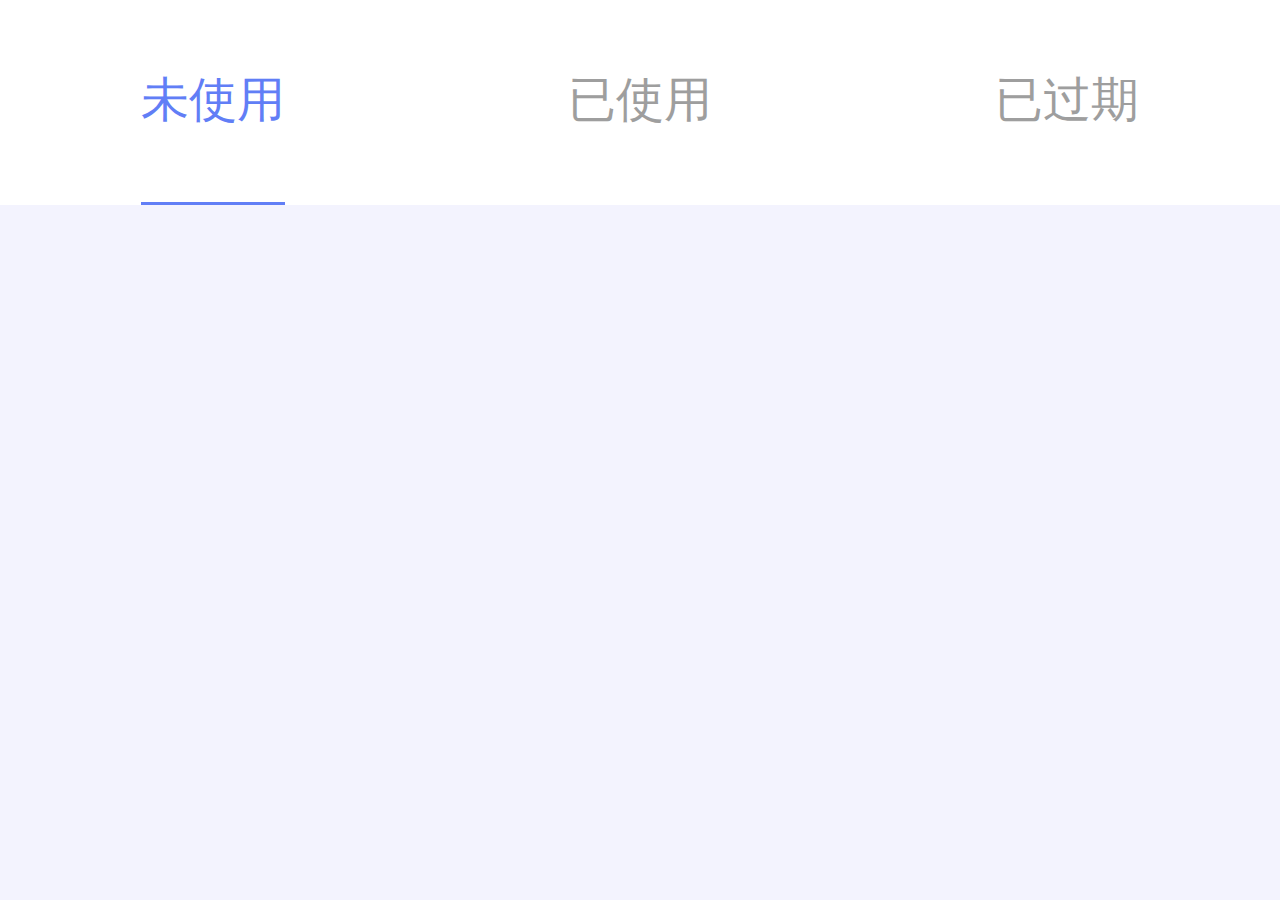
==== index.html @ 7b5b0291 "day6" ====
<!DOCTYPE html>
<html lang="en">
<head>
	<meta charset="UTF-8">
	<title>demo6</title>
    <meta http-equiv="X-UA-Compatible" content="IE=edge,chrome=1" >
	<meta name="viewport" content="width=device-width,initial-scale=1, maximum-scale=1, minimum-scale=1, user-scalable=no">
	<meta name="format-detection" content="telphone=no, email=no" >
	<link rel="stylesheet" href="css/index.css">
	<link rel="stylesheet" href="icons/iconfont.css">
	<script>
        document.documentElement.style.fontSize=window.innerWidth/375*50+"px";
	</script>
</head>
<body>
    <div class="bigBox">
    	<header class="header">
            <span class="on">未使用</span>
            <span>已使用</span>
            <span>已过期</span>
    	</header>
    	<main class="mainBox">

    	</main>
    </div>
</body>
</html>
---- css/index.css ----
* {
  padding: 0;
  margin: 0;
  box-sizing: border-box; }

li {
  list-style: none; }

a {
  text-decoration: none; }

body {
  font-size: 16px; }

html, body, .bigBox {
  width: 100%;
  height: 100%; }

.bigBox .header {
  display: flex;
  -webkit-justify-content: space-around; }

html, body, .bigBox {
  display: flex;
  background: #f3f3fe;
  -webkit-flex-direction: column; }

.bigBox .header {
  width: 100%;
  height: 1.2rem;
  background: #fff; }
  .bigBox .header span {
    font-size: 0.28rem;
    height: 100%;
    color: #9e9e9e;
    padding-top: 0.4rem; }
  .bigBox .header span.on {
    color: #617ef6;
    border-bottom: 3px solid #617ef6; }
.bigBox .mainBox {
  width: 100%;
  -webkit-flex-grow: 1;
  overflow-x: auto;
  overflow-y: scroll; }

/*# sourceMappingURL=index.css.map */
---- icons/iconfont.css ----
@font-face {font-family: "iconfont";
  src: url('iconfont.eot?t=1507423962661'); /* IE9*/
  src: url('iconfont.eot?t=1507423962661#iefix') format('embedded-opentype'), /* IE6-IE8 */
  url('[data-uri]') format('woff'),
  url('iconfont.ttf?t=1507423962661') format('truetype'), /* chrome, firefox, opera, Safari, Android, iOS 4.2+*/
  url('iconfont.svg?t=1507423962661#iconfont') format('svg'); /* iOS 4.1- */
}

.iconfont {
  font-family:"iconfont" !important;
  font-size:16px;
  font-style:normal;
  -webkit-font-smoothing: antialiased;
  -moz-osx-font-smoothing: grayscale;
}

.icon-dimenjian1:before { content: "\e6a7"; }

.icon-naozhong-copy:before { content: "\e501"; }
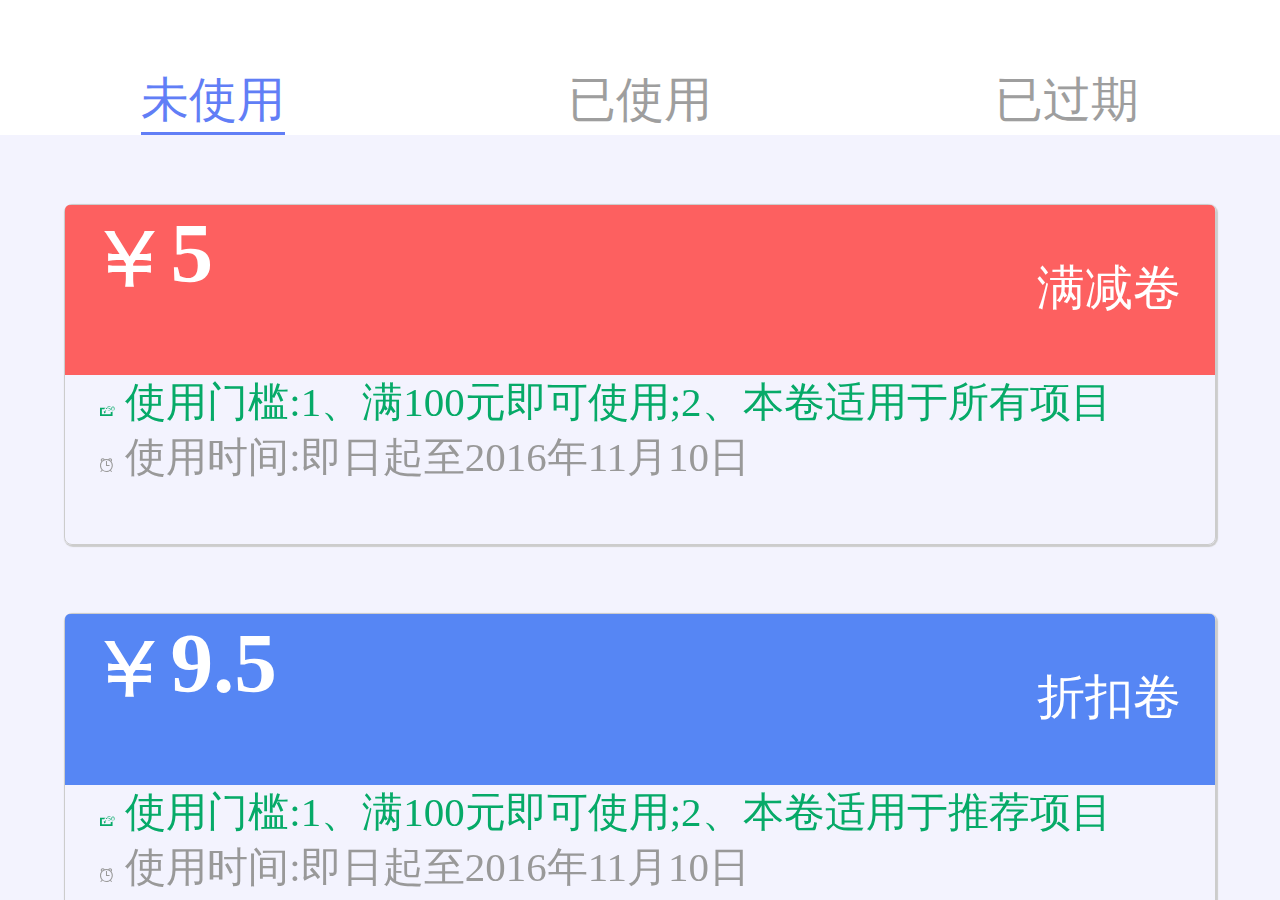
==== commit 988eb4f1: "demos6" ====
--- a/index.html
+++ b/index.html
@@ -7,7 +7,8 @@
 	<meta name="viewport" content="width=device-width,initial-scale=1, maximum-scale=1, minimum-scale=1, user-scalable=no">
 	<meta name="format-detection" content="telphone=no, email=no" >
 	<link rel="stylesheet" href="css/index.css">
-	<link rel="stylesheet" href="icons/iconfont.css">
+	<link rel="stylesheet" href="icon/iconfont.css">
+    <link rel="stylesheet" href="css/swiper-3.3.1.min.css">
 	<script>
         document.documentElement.style.fontSize=window.innerWidth/375*50+"px";
 	</script>
@@ -20,8 +21,235 @@
             <span>已过期</span>
     	</header>
     	<main class="mainBox">
-
+    		<div class="swiper-container containers">
+                <div class="swiper-wrapper wrappers">
+                    <section class="swiper-slide">
+                        <div class="oneBox sameBox">
+                            <p style="background-color:#fd6060;">
+                                <span>
+                                    <i class="iconfont">&#xe61c;</i>
+                                    <a href="javascript:;">5</a>
+                                </span>
+                                <label for="">满减卷</label>
+                            </p>
+                            <span style="color:#06aa68;">
+                                <i class="iconfont" style="color:#06aa68;">&#xe620;</i>
+                                使用门槛:1、满100元即可使用;2、本卷适用于所有项目
+                            </span><br>
+                            <span style="color:#999999;">
+                                <i class="iconfont" style="color:#999999;">&#xe614;</i>
+                                使用时间:即日起至2016年11月10日
+                            </span>
+                        </div>
+                        <div class="oneBox sameBox">
+                            <p style="background-color:#5686f4;">
+                                <span>
+                                    <i class="iconfont">&#xe61c;</i>
+                                    <a href="javascript:;">9.5</a>
+                                </span>
+                                <label for="">折扣卷</label>
+                            </p>
+                            <span style="color:#06aa68;">
+                                <i class="iconfont" style="color:#06aa68;">&#xe620;</i>
+                                使用门槛:1、满100元即可使用;2、本卷适用于推荐项目
+                            </span><br>
+                            <span style="color:#999999;">
+                                <i class="iconfont" style="color:#999999;">&#xe614;</i>
+                                使用时间:即日起至2016年11月10日
+                            </span>
+                        </div>
+                        <div class="oneBox sameBox">
+                            <p style="background-color:#965df5;">
+                                <span>
+                                    <i class="iconfont">&#xe61c;</i>
+                                    <a href="javascript:;">10</a>
+                                </span>
+                                <label for="">满减卷</label>
+                            </p>
+                            <span style="color:#06aa68;">
+                                <i class="iconfont" style="color:#06aa68;">&#xe620;</i>
+                                使用门槛:1、满100元即可使用;2、本卷适用于一元追梦
+                            </span><br>
+                            <span style="color:#999999;">
+                                <i class="iconfont" style="color:#999999;">&#xe614;</i>
+                                使用时间:即日起至2016年11月10日
+                            </span>
+                        </div>
+                        <div class="oneBox sameBox">
+                            <p style="background-color:#4bc670;">
+                                <span>
+                                    <i class="iconfont">&#xe61c;</i>
+                                    <a href="javascript:;">10</a>
+                                </span>
+                                <label for="">满减卷</label>
+                            </p>
+                            <span style="color:#06aa68;">
+                                <i class="iconfont" style="color:#06aa68;">&#xe620;</i>
+                                使用门槛:1、满100元即可使用;2、本卷适用于一元追梦
+                            </span><br>
+                            <span style="color:#999999;">
+                                <i class="iconfont" style="color:#999999;">&#xe614;</i>
+                                使用时间:即日起至2016年11月10日
+                            </span>
+                        </div>
+                    </section>
+                    <section class="swiper-slide">
+                        <div class="oneBox sameBox">
+                            <p style="background-color:#fd6060;">
+                                <span>
+                                    <i class="iconfont">&#xe61c;</i>
+                                    <a href="javascript:;">5</a>
+                                </span>
+                                <label for="">满减卷</label>
+                            </p>
+                            <span style="color:#06aa68;">
+                                <i class="iconfont" style="color:#06aa68;">&#xe620;</i>
+                                使用门槛:1、满100元即可使用;2、本卷适用于所有项目
+                            </span><br>
+                            <span style="color:#999999;">
+                                <i class="iconfont" style="color:#999999;">&#xe614;</i>
+                                使用时间:即日起至2016年11月10日
+                            </span>
+                        </div>
+                        <div class="oneBox sameBox">
+                            <p style="background-color:#5686f4;">
+                                <span>
+                                    <i class="iconfont">&#xe61c;</i>
+                                    <a href="javascript:;">9.5</a>
+                                </span>
+                                <label for="">折扣卷</label>
+                            </p>
+                            <span style="color:#06aa68;">
+                                <i class="iconfont" style="color:#06aa68;">&#xe620;</i>
+                                使用门槛:1、满100元即可使用;2、本卷适用于推荐项目
+                            </span><br>
+                            <span style="color:#999999;">
+                                <i class="iconfont" style="color:#999999;">&#xe614;</i>
+                                使用时间:即日起至2016年11月10日
+                            </span>
+                        </div>
+                        <div class="oneBox sameBox">
+                            <p style="background-color:#965df5;">
+                                <span>
+                                    <i class="iconfont">&#xe61c;</i>
+                                    <a href="javascript:;">10</a>
+                                </span>
+                                <label for="">满减卷</label>
+                            </p>
+                            <span style="color:#06aa68;">
+                                <i class="iconfont" style="color:#06aa68;">&#xe620;</i>
+                                使用门槛:1、满100元即可使用;2、本卷适用于一元追梦
+                            </span><br>
+                            <span style="color:#999999;">
+                                <i class="iconfont" style="color:#999999;">&#xe614;</i>
+                                使用时间:即日起至2016年11月10日
+                            </span>
+                        </div>
+                        <div class="oneBox sameBox">
+                            <p style="background-color:#4bc670;">
+                                <span>
+                                    <i class="iconfont">&#xe61c;</i>
+                                    <a href="javascript:;">10</a>
+                                </span>
+                                <label for="">满减卷</label>
+                            </p>
+                            <span style="color:#06aa68;">
+                                <i class="iconfont" style="color:#06aa68;">&#xe620;</i>
+                                使用门槛:1、满100元即可使用;2、本卷适用于一元追梦
+                            </span><br>
+                            <span style="color:#999999;">
+                                <i class="iconfont" style="color:#999999;">&#xe614;</i>
+                                使用时间:即日起至2016年11月10日
+                            </span>
+                        </div>
+                    </section>
+                    <section class="swiper-slide">
+                        <div class="oneBox sameBox">
+                            <p style="background-color:#fd6060;">
+                                <span>
+                                    <i class="iconfont">&#xe61c;</i>
+                                    <a href="javascript:;">5</a>
+                                </span>
+                                <label for="">满减卷</label>
+                            </p>
+                            <span style="color:#06aa68;">
+                                <i class="iconfont" style="color:#06aa68;">&#xe620;</i>
+                                使用门槛:1、满100元即可使用;2、本卷适用于所有项目
+                            </span><br>
+                            <span style="color:#999999;">
+                                <i class="iconfont" style="color:#999999;">&#xe614;</i>
+                                使用时间:即日起至2016年11月10日
+                            </span>
+                        </div>
+                        <div class="oneBox sameBox">
+                            <p style="background-color:#5686f4;">
+                                <span>
+                                    <i class="iconfont">&#xe61c;</i>
+                                    <a href="javascript:;">9.5</a>
+                                </span>
+                                <label for="">折扣卷</label>
+                            </p>
+                            <span style="color:#06aa68;">
+                                <i class="iconfont" style="color:#06aa68;">&#xe620;</i>
+                                使用门槛:1、满100元即可使用;2、本卷适用于推荐项目
+                            </span><br>
+                            <span style="color:#999999;">
+                                <i class="iconfont" style="color:#999999;">&#xe614;</i>
+                                使用时间:即日起至2016年11月10日
+                            </span>
+                        </div>
+                        <div class="oneBox sameBox">
+                            <p style="background-color:#965df5;">
+                                <span>
+                                    <i class="iconfont">&#xe61c;</i>
+                                    <a href="javascript:;">10</a>
+                                </span>
+                                <label for="">满减卷</label>
+                            </p>
+                            <span style="color:#06aa68;">
+                                <i class="iconfont" style="color:#06aa68;">&#xe620;</i>
+                                使用门槛:1、满100元即可使用;2、本卷适用于一元追梦
+                            </span><br>
+                            <span style="color:#999999;">
+                                <i class="iconfont" style="color:#999999;">&#xe614;</i>
+                                使用时间:即日起至2016年11月10日
+                            </span>
+                        </div>
+                        <div class="oneBox sameBox">
+                            <p style="background-color:#4bc670;">
+                                <span>
+                                    <i class="iconfont">&#xe61c;</i>
+                                    <a href="javascript:;">10</a>
+                                </span>
+                                <label for="">满减卷</label>
+                            </p>
+                            <span style="color:#06aa68;">
+                                <i class="iconfont" style="color:#06aa68;">&#xe620;</i>
+                                使用门槛:1、满100元即可使用;2、本卷适用于一元追梦
+                            </span><br>
+                            <span style="color:#999999;">
+                                <i class="iconfont" style="color:#999999;">&#xe614;</i>
+                                使用时间:即日起至2016年11月10日
+                            </span>
+                        </div>
+                    </section>
+                </div>
+            </div>
     	</main>
     </div>
 </body>
+<script src="js/swiper-3.4.2.min.js"></script>
+<script src="js/jquery-2.1.1.min.js"></script>
+<script>
+    var mySwiper=new Swiper(".swiper-container",{
+        onTransitionEnd:function(e){
+            var i=e.activeIndex;
+            $(".header span").eq(i).addClass("on").siblings().removeClass("on");
+        }
+    })
+    $("header span").on("click",function(){
+        var ind=$(this).index();
+        mySwiper.slideTo(ind);
+    })
+</script>
 </html>--- a/css/index.css
+++ b/css/index.css
@@ -42,5 +42,35 @@
   -webkit-flex-grow: 1;
   overflow-x: auto;
   overflow-y: scroll; }
+  .bigBox .mainBox .containers .wrappers section .sameBox {
+    width: 90%;
+    height: 2rem;
+    border: 1px solid #ccc;
+    box-shadow: 1px 1px 1px 1px #ccc;
+    margin: 0.1rem auto;
+    border-radius: 8px;
+    margin-top: 0.4rem; }
+    .bigBox .mainBox .containers .wrappers section .sameBox p {
+      width: 100%;
+      height: 1rem;
+      color: #fff;
+      font-weight: bolder;
+      border-radius: 5px 5px 0 0; }
+      .bigBox .mainBox .containers .wrappers section .sameBox p span {
+        padding-top: 0.3rem; }
+        .bigBox .mainBox .containers .wrappers section .sameBox p span i {
+          font-size: 0.36rem; }
+        .bigBox .mainBox .containers .wrappers section .sameBox p span a {
+          color: #fff;
+          font-size: 0.5rem; }
+      .bigBox .mainBox .containers .wrappers section .sameBox p label {
+        padding-top: 0.3rem;
+        float: right;
+        padding-right: 0.2rem;
+        font-size: 0.28rem;
+        font-weight: normal; }
+    .bigBox .mainBox .containers .wrappers section .sameBox span {
+      padding-left: 0.2rem;
+      font-size: 0.24rem; }
 
 /*# sourceMappingURL=index.css.map */
--- a/icon/iconfont.css
+++ b/icon/iconfont.css
@@ -0,0 +1,23 @@
+
+@font-face {font-family: "iconfont";
+  src: url('iconfont.eot?t=1504233187692'); /* IE9*/
+  src: url('iconfont.eot?t=1504233187692#iefix') format('embedded-opentype'), /* IE6-IE8 */
+  url('[data-uri]') format('woff'),
+  url('iconfont.ttf?t=1504233187692') format('truetype'), /* chrome, firefox, opera, Safari, Android, iOS 4.2+*/
+  url('iconfont.svg?t=1504233187692#iconfont') format('svg'); /* iOS 4.1- */
+}
+
+.iconfont {
+  font-family:"iconfont" !important;
+  font-size:16px;
+  font-style:normal;
+  -webkit-font-smoothing: antialiased;
+  -moz-osx-font-smoothing: grayscale;
+}
+
+.icon-1:before { content: "\e620"; }
+
+.icon-yuan:before { content: "\e61c"; }
+
+.icon-icon-test:before { content: "\e614"; }
+
